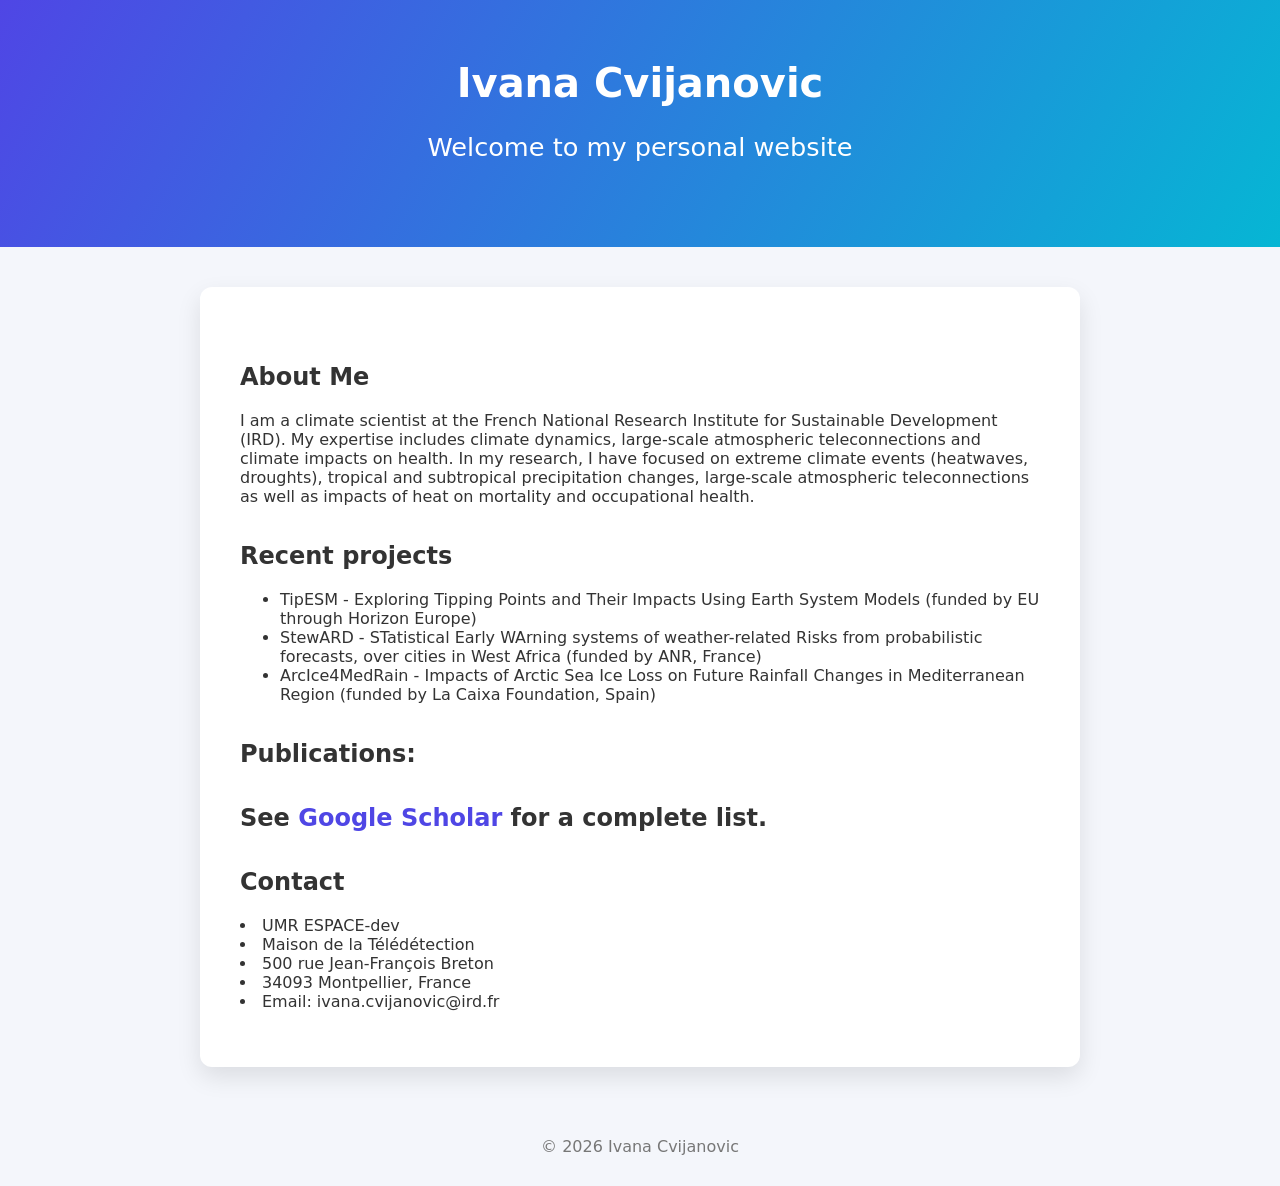
==== index.html @ 77d46bc2 "Update index.html" ====
<!DOCTYPE html>
<html lang="en">
<head>
  <meta charset="UTF-8">
  <title>Ivana Cvijanovic — Personal Website</title>
  <link rel="stylesheet" href="style.css">
</head>
<body>

<header>
  <h1>Ivana Cvijanovic</h1>
  <p>Welcome to my personal website</p>
</header>

<main>
  <h2>About Me</h2>
  <p>
     I am a climate scientist at the French National Research Institute for Sustainable Development (IRD). My expertise includes climate dynamics, large-scale atmospheric teleconnections and climate
impacts on health. In my research, I have focused on extreme climate events (heatwaves, droughts), tropical and
subtropical precipitation changes, large-scale atmospheric teleconnections as well as impacts of heat on mortality and
occupational health.
  </p>

  <h2>Recent projects</h2>
  <ul>
    <li>TipESM - Exploring Tipping Points and Their Impacts Using Earth System Models (funded by EU through Horizon Europe)</li>
    <li>StewARD - STatistical Early WArning systems of weather-related Risks from probabilistic forecasts, over cities in West Africa (funded by ANR, France)</li> 
    <li>ArcIce4MedRain - Impacts of Arctic Sea Ice Loss on Future Rainfall Changes in Mediterranean Region (funded by La Caixa Foundation, Spain) </li>
   
  </ul>

  <h2>Publications:<h2> 
  <p>
    See <a href="https://scholar.google.com/citations?user=MXF7WhQAAAAJ&hl=en">Google Scholar</a> for a complete list.

  </p>
    
  <h2>Contact</h2>
  <p>
    <li>UMR ESPACE-dev</li>
    <li>Maison de la Télédétection</li>
    <li>500 rue Jean-François Breton</li>
    <li>34093 Montpellier, France</li>
    <li>Email: ivana.cvijanovic@ird.fr</li>
    
  </p>
</main>

<footer>
  © 2026 Ivana Cvijanovic
</footer>

</body>
</html>


<link rel="stylesheet" href="style.css">
---- style.css ----
body {
  margin: 0;
  font-family: system-ui, Helvetica, sans-serif;
  background: #f4f6fb;
  color: #333;
}

header {
  background: linear-gradient(120deg, #4f46e5, #06b6d4);
  color: white;
  padding: 60px 20px;
  text-align: center;
}

header p {
  font-size: 1.6em;
}

main {
  max-width: 800px;
  margin: 40px auto;
  background: white;
  padding: 40px;
  border-radius: 12px;
  box-shadow: 0 10px 25px rgba(0,0,0,0.1);
}

h1 {
  margin: 0;
  font-size: 2.5em;
}

h2 {
  margin-top: 1.5em;
}

a {
  color: #4f46e5;
  text-decoration: none;
}

a:hover {
  text-decoration: underline;
}

footer {
  text-align: center;
  padding: 30px;
  color: #777;
}
---- style.css ----
body {
  margin: 0;
  font-family: system-ui, Helvetica, sans-serif;
  background: #f4f6fb;
  color: #333;
}

header {
  background: linear-gradient(120deg, #4f46e5, #06b6d4);
  color: white;
  padding: 60px 20px;
  text-align: center;
}

header p {
  font-size: 1.6em;
}

main {
  max-width: 800px;
  margin: 40px auto;
  background: white;
  padding: 40px;
  border-radius: 12px;
  box-shadow: 0 10px 25px rgba(0,0,0,0.1);
}

h1 {
  margin: 0;
  font-size: 2.5em;
}

h2 {
  margin-top: 1.5em;
}

a {
  color: #4f46e5;
  text-decoration: none;
}

a:hover {
  text-decoration: underline;
}

footer {
  text-align: center;
  padding: 30px;
  color: #777;
}
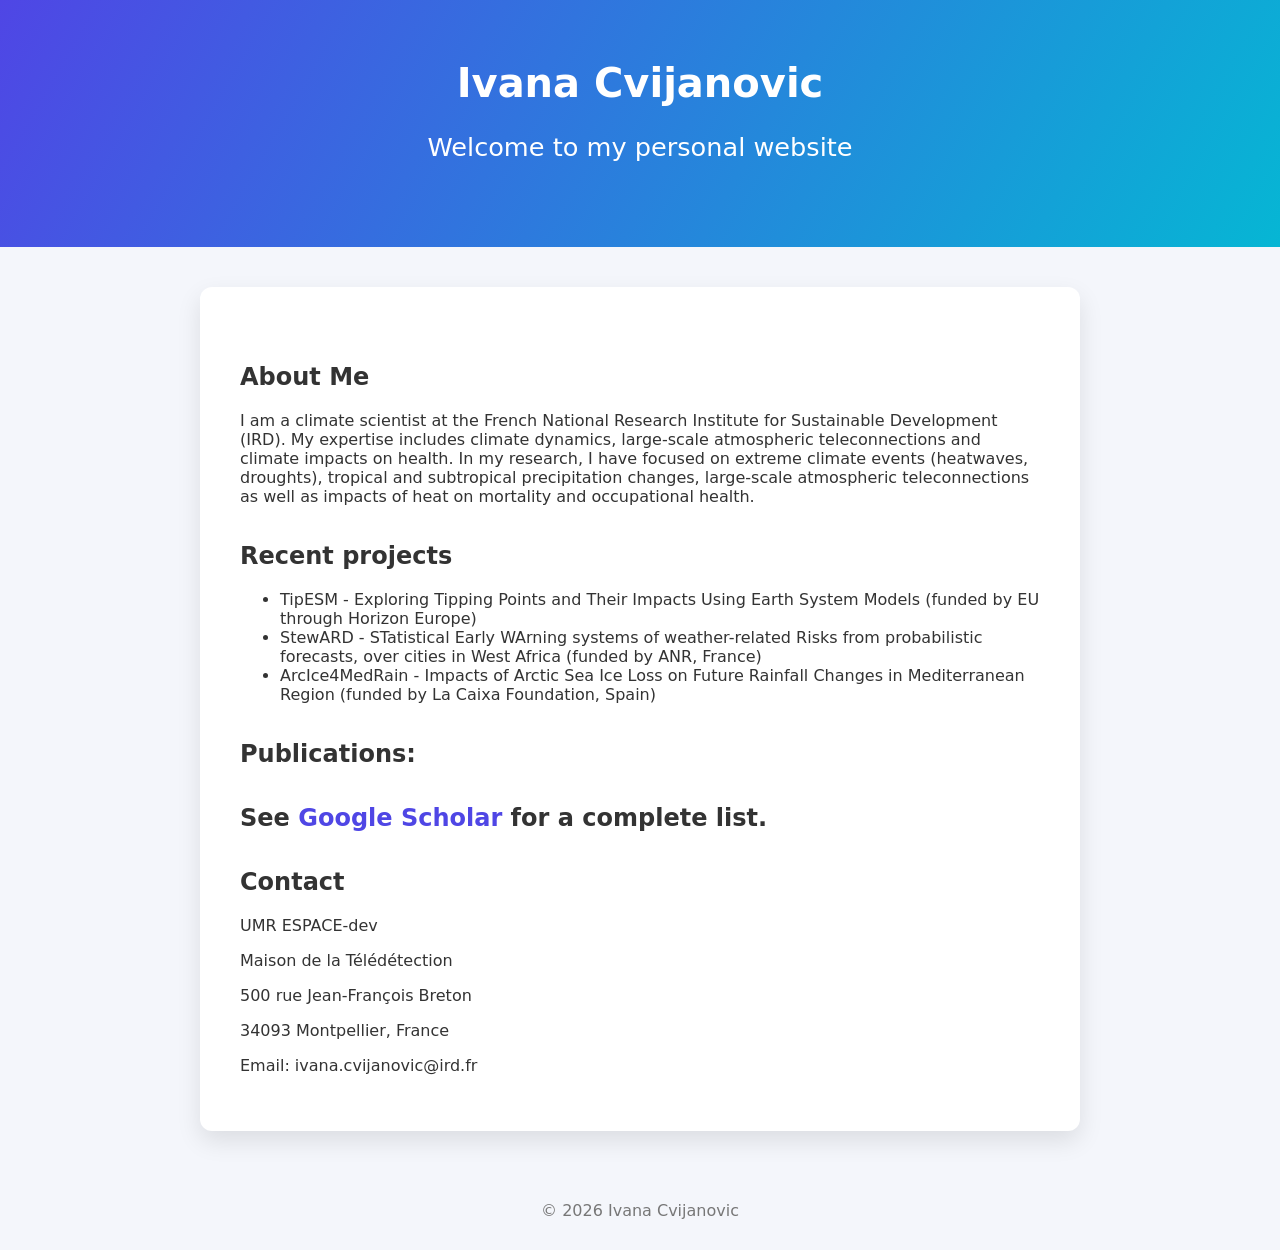
==== commit c8d83e97: "Update index.html" ====
--- a/index.html
+++ b/index.html
@@ -32,16 +32,15 @@
   <h2>Publications:<h2> 
   <p>
     See <a href="https://scholar.google.com/citations?user=MXF7WhQAAAAJ&hl=en">Google Scholar</a> for a complete list.
-
   </p>
     
   <h2>Contact</h2>
   <p>
-    <li>UMR ESPACE-dev</li>
-    <li>Maison de la Télédétection</li>
-    <li>500 rue Jean-François Breton</li>
-    <li>34093 Montpellier, France</li>
-    <li>Email: ivana.cvijanovic@ird.fr</li>
+    UMR ESPACE-dev</p>
+    <p>Maison de la Télédétection</p>
+    <p>500 rue Jean-François Breton</p>
+    <p>34093 Montpellier, France</p>
+    <p>Email: ivana.cvijanovic@ird.fr
     
   </p>
 </main>
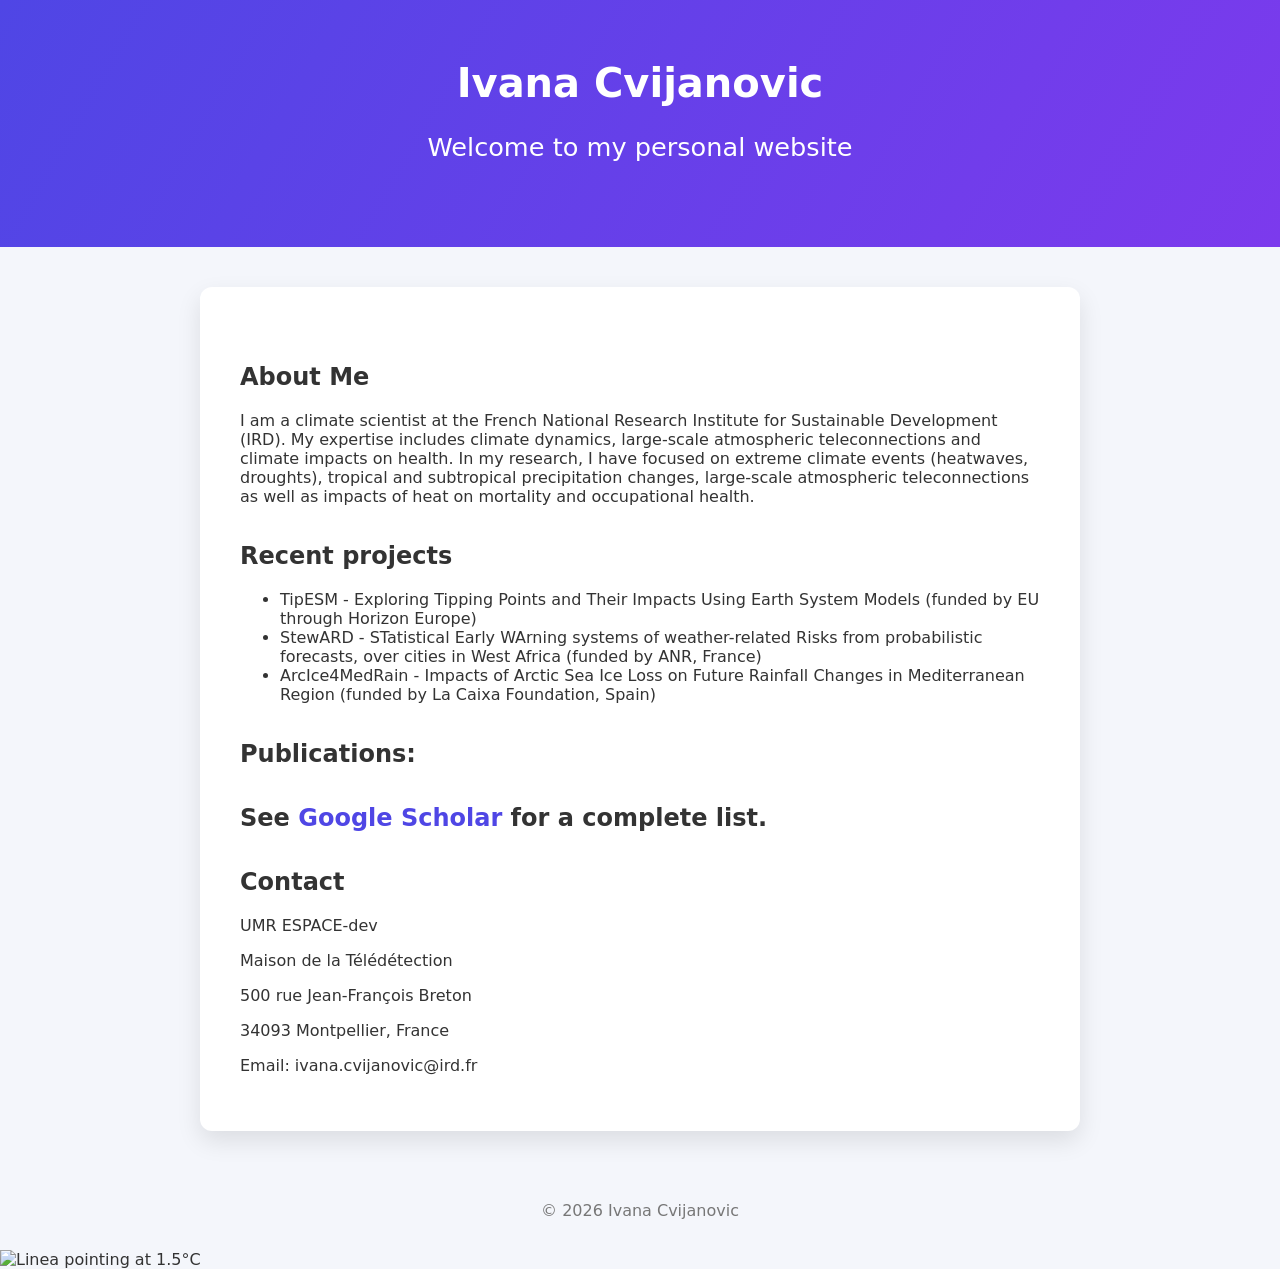
==== commit 09cffcf1: "Update index.html" ====
--- a/index.html
+++ b/index.html
@@ -49,6 +49,10 @@
   © 2026 Ivana Cvijanovic
 </footer>
 
+<div class="linea-wrapper">
+<img src="linea.png" alt="Linea pointing at 1.5°C" class="linea">
+</div>
+
 </body>
 </html>
 
--- a/style.css
+++ b/style.css
@@ -6,7 +6,7 @@
 }
 
 header {
-  background: linear-gradient(120deg, #4f46e5, #06b6d4);
+  background: linear-gradient(120deg, #4f46e5, #7c3aed);
   color: white;
   padding: 60px 20px;
   text-align: center;
--- a/style.css
+++ b/style.css
@@ -6,7 +6,7 @@
 }
 
 header {
-  background: linear-gradient(120deg, #4f46e5, #06b6d4);
+  background: linear-gradient(120deg, #4f46e5, #7c3aed);
   color: white;
   padding: 60px 20px;
   text-align: center;
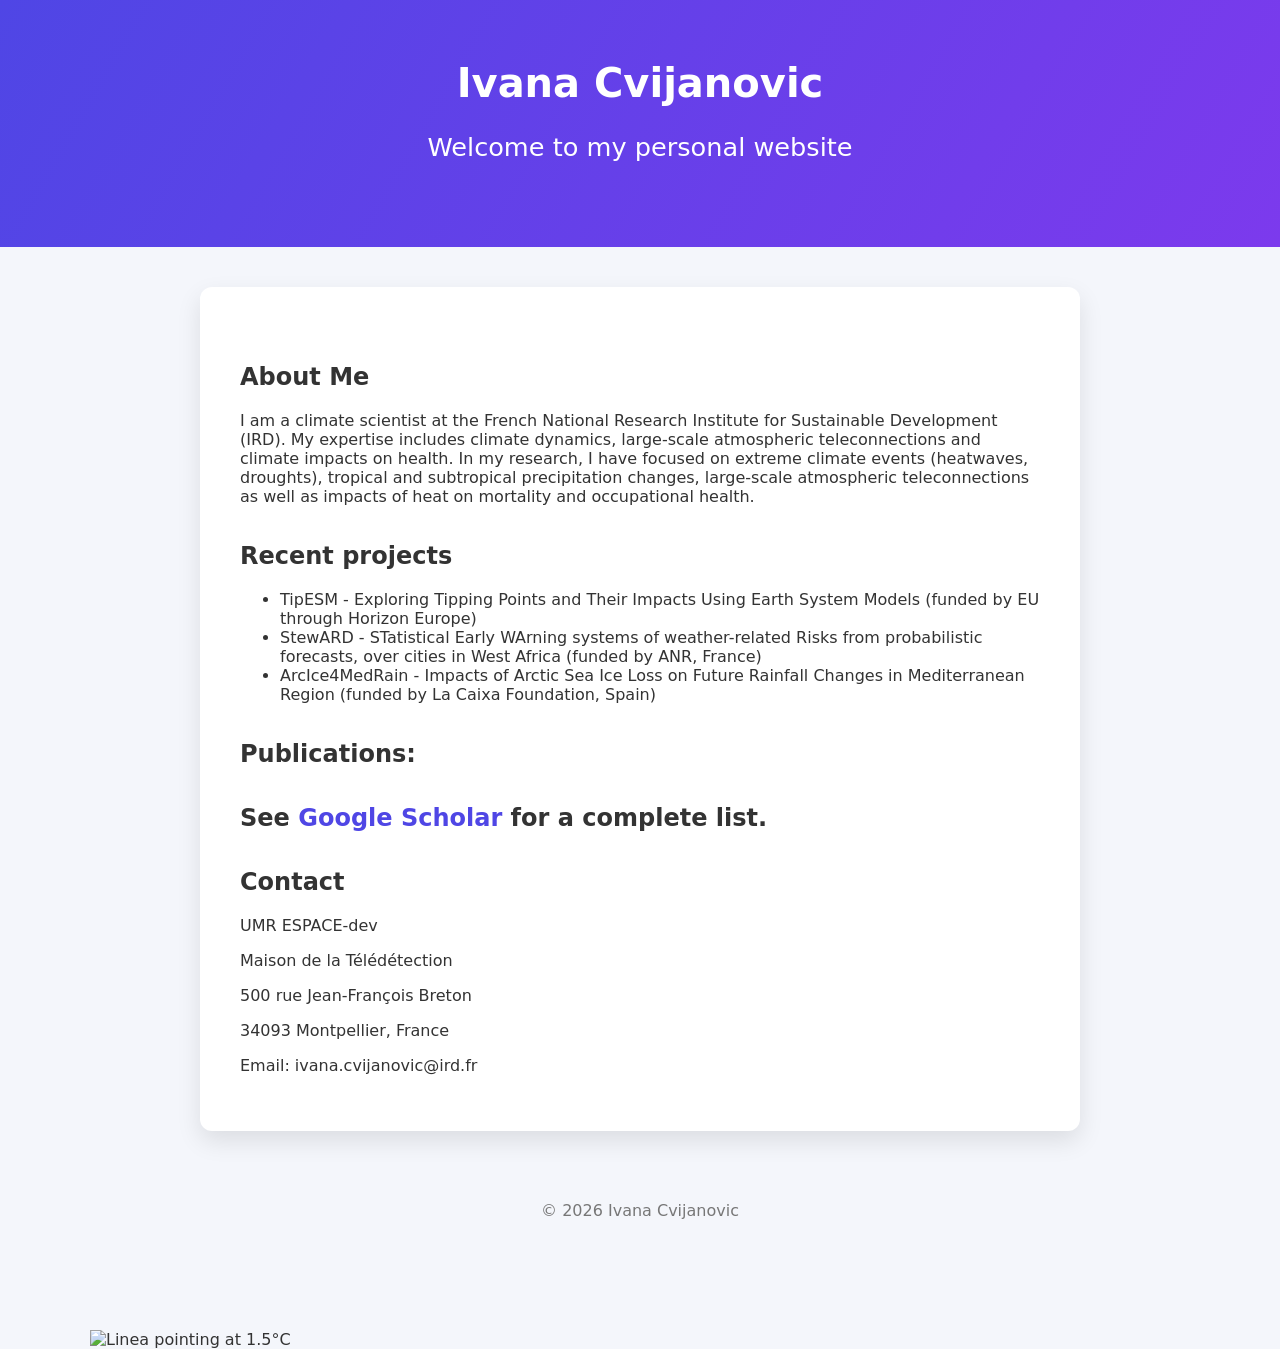
==== commit 8d1d8c84: "Update index.html" ====
--- a/index.html
+++ b/index.html
@@ -50,7 +50,7 @@
 </footer>
 
 <div class="linea-wrapper">
-<img src="linea.png" alt="Linea pointing at 1.5°C" class="linea">
+<img src="linea1.5png.png" alt="Linea pointing at 1.5°C" class="linea">
 </div>
 
 </body>
--- a/style.css
+++ b/style.css
@@ -49,3 +49,31 @@
   color: #777;
 }
 
+.linea-wrapper {
+  width: 100%;
+  margin-top: 80px;
+  overflow: hidden;
+}
+
+.linea {
+  width: 100%;
+  max-width: 1100px;
+  display: block;
+  margin: auto;
+  animation: point 2.5s ease-in-out infinite;
+  transform-origin: right center;
+}
+
+@keyframes point {
+  0% {
+    transform: translateX(0) rotate(0deg);
+  }
+  50% {
+    transform: translateX(-6px) rotate(-1deg);
+  }
+  100% {
+    transform: translateX(0) rotate(0deg);
+  }
+}
+
+
--- a/style.css
+++ b/style.css
@@ -49,3 +49,31 @@
   color: #777;
 }
 
+.linea-wrapper {
+  width: 100%;
+  margin-top: 80px;
+  overflow: hidden;
+}
+
+.linea {
+  width: 100%;
+  max-width: 1100px;
+  display: block;
+  margin: auto;
+  animation: point 2.5s ease-in-out infinite;
+  transform-origin: right center;
+}
+
+@keyframes point {
+  0% {
+    transform: translateX(0) rotate(0deg);
+  }
+  50% {
+    transform: translateX(-6px) rotate(-1deg);
+  }
+  100% {
+    transform: translateX(0) rotate(0deg);
+  }
+}
+
+
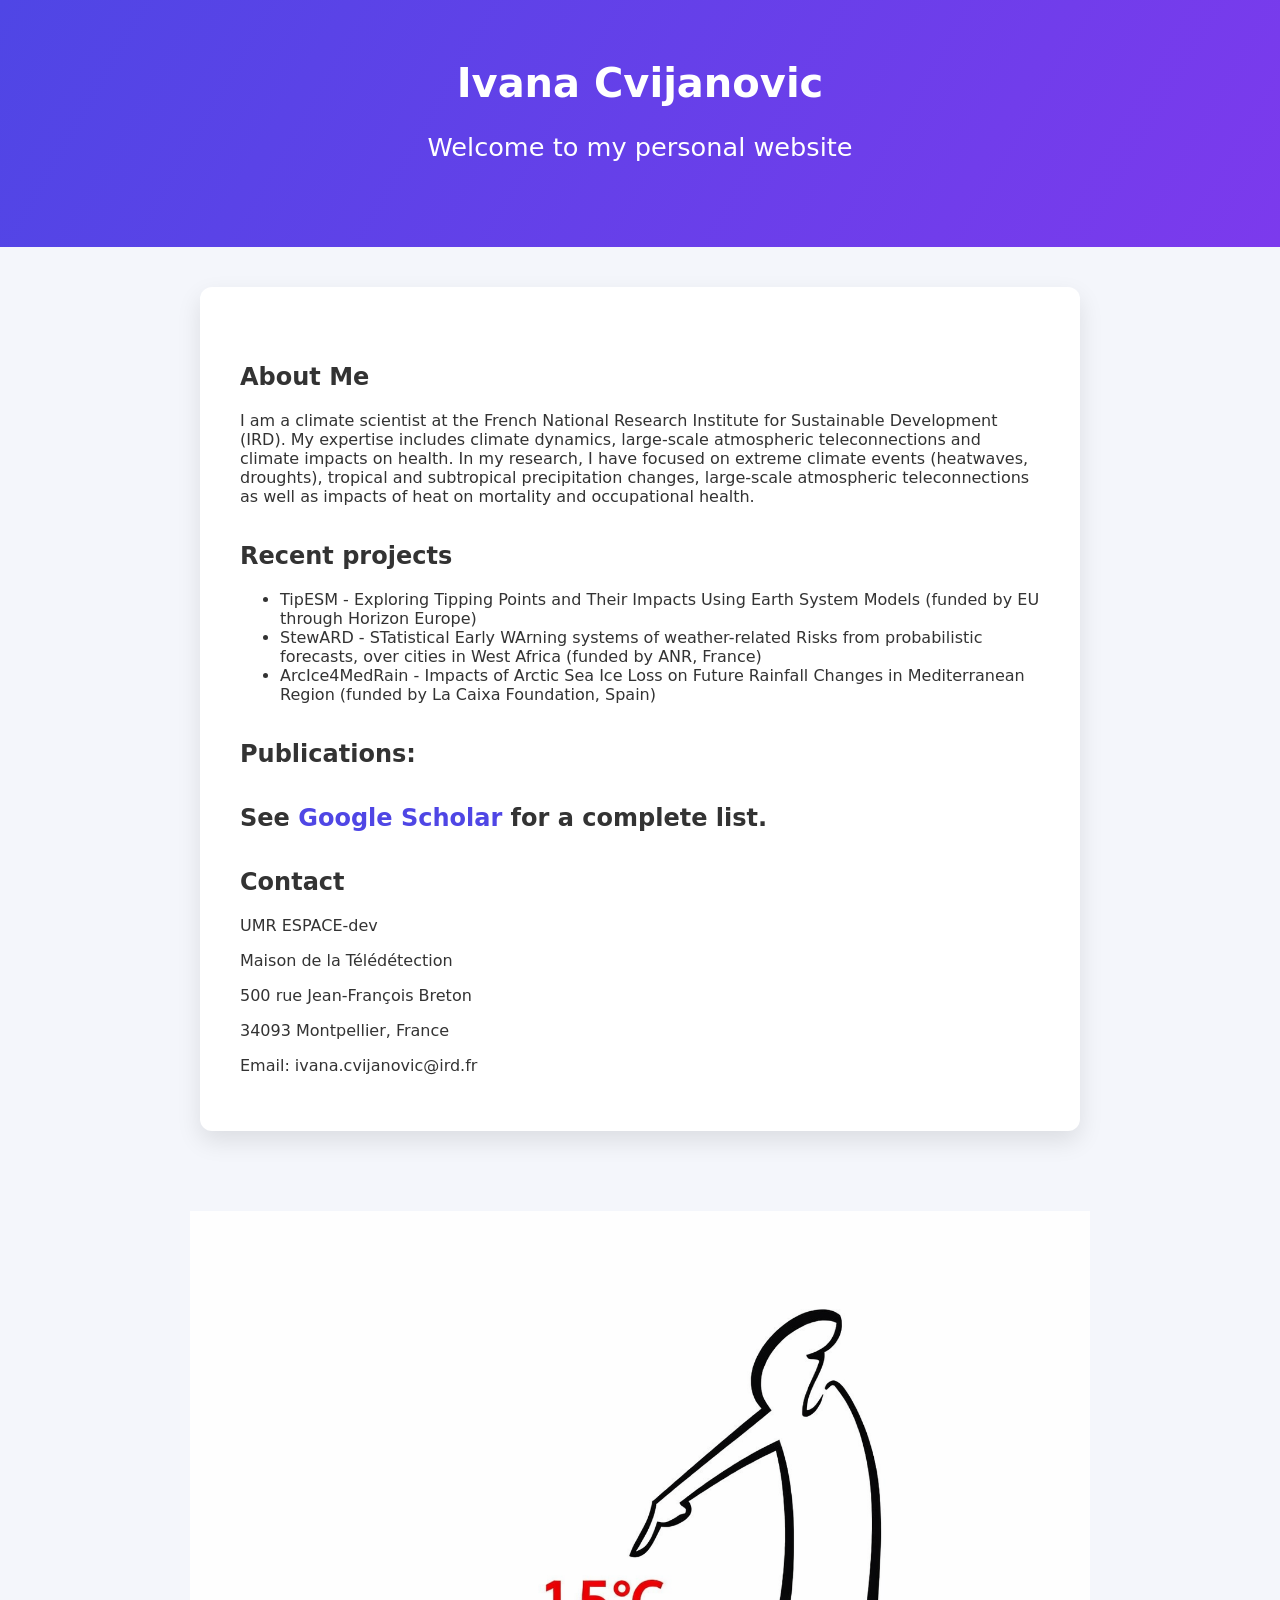
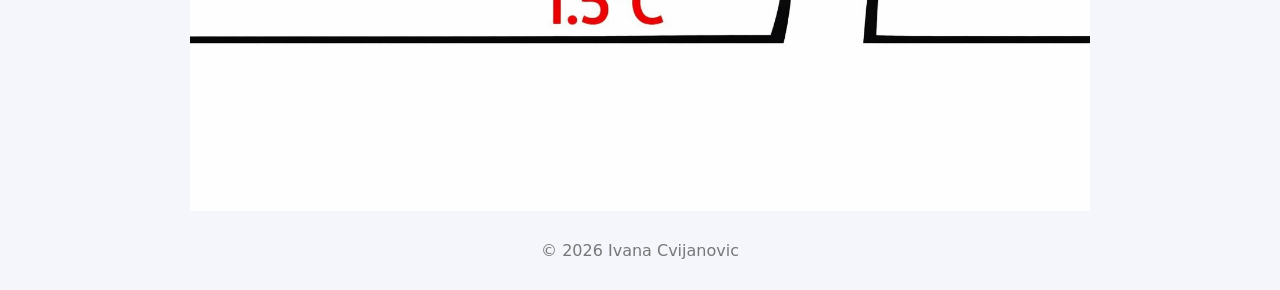
==== commit eecb8617: "Update index.html" ====
--- a/index.html
+++ b/index.html
@@ -45,13 +45,13 @@
   </p>
 </main>
 
+<div class="linea-wrapper">
+<img src="linea.png" alt="Linea pointing at 1.5°C" class="linea">
+</div>
+
 <footer>
   © 2026 Ivana Cvijanovic
 </footer>
-
-<div class="linea-wrapper">
-<img src="linea1.5png.png" alt="Linea pointing at 1.5°C" class="linea">
-</div>
 
 </body>
 </html>
@@ -59,3 +59,5 @@
 
 <link rel="stylesheet" href="style.css">
 
+
+
--- a/style.css
+++ b/style.css
@@ -57,7 +57,7 @@
 
 .linea {
   width: 100%;
-  max-width: 1100px;
+  max-width: 900px;
   display: block;
   margin: auto;
   animation: point 2.5s ease-in-out infinite;
--- a/style.css
+++ b/style.css
@@ -57,7 +57,7 @@
 
 .linea {
   width: 100%;
-  max-width: 1100px;
+  max-width: 900px;
   display: block;
   margin: auto;
   animation: point 2.5s ease-in-out infinite;
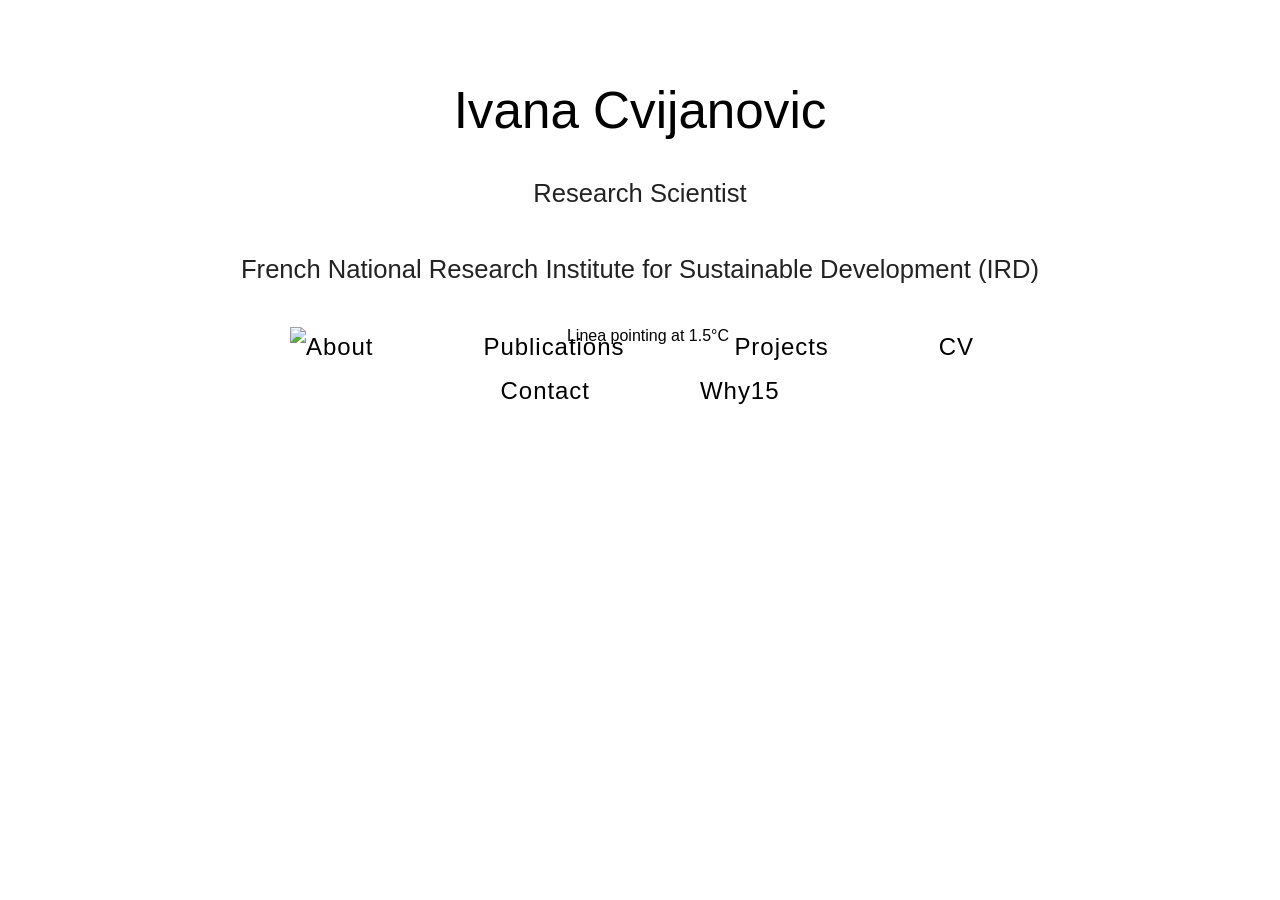
==== commit c5cb2b62: "Add 'Why 1.5°C?' link to navigation" ====
--- a/index.html
+++ b/index.html
@@ -3,61 +3,33 @@
 <head>
   <meta charset="UTF-8">
   <title>Ivana Cvijanovic — Personal Website</title>
+  <meta name="viewport" content="width=device-width, initial-scale=1.0">
   <link rel="stylesheet" href="style.css">
 </head>
 <body>
 
-<header>
-  <h1>Ivana Cvijanovic</h1>
-  <p>Welcome to my personal website</p>
-</header>
+  <div class="home-page">
+    <h1>Ivana Cvijanovic</h1>
+    <p>Research Scientist </p>
+  <p>French National Research Institute for Sustainable Development (IRD) </p>
 
-<main>
-  <h2>About Me</h2>
-  <p>
-     I am a climate scientist at the French National Research Institute for Sustainable Development (IRD). My expertise includes climate dynamics, large-scale atmospheric teleconnections and climate
-impacts on health. In my research, I have focused on extreme climate events (heatwaves, droughts), tropical and
-subtropical precipitation changes, large-scale atmospheric teleconnections as well as impacts of heat on mortality and
-occupational health.
-  </p>
+    <div class="linea-wrapper">
+      <img src="linea1.png" alt="Linea pointing at 1.5°C" class="linea">
+    </div>
 
-  <h2>Recent projects</h2>
-  <ul>
-    <li>TipESM - Exploring Tipping Points and Their Impacts Using Earth System Models (funded by EU through Horizon Europe)</li>
-    <li>StewARD - STatistical Early WArning systems of weather-related Risks from probabilistic forecasts, over cities in West Africa (funded by ANR, France)</li> 
-    <li>ArcIce4MedRain - Impacts of Arctic Sea Ice Loss on Future Rainfall Changes in Mediterranean Region (funded by La Caixa Foundation, Spain) </li>
-   
-  </ul>
-
-  <h2>Publications:<h2> 
-  <p>
-    See <a href="https://scholar.google.com/citations?user=MXF7WhQAAAAJ&hl=en">Google Scholar</a> for a complete list.
-  </p>
-    
-  <h2>Contact</h2>
-  <p>
-    UMR ESPACE-dev</p>
-    <p>Maison de la Télédétection</p>
-    <p>500 rue Jean-François Breton</p>
-    <p>34093 Montpellier, France</p>
-    <p>Email: ivana.cvijanovic@ird.fr
-    
-  </p>
-</main>
-
-<div class="linea-wrapper">
-<img src="linea.png" alt="Linea pointing at 1.5°C" class="linea">
-</div>
-
-<footer>
-  © 2026 Ivana Cvijanovic
-</footer>
+    <nav class="home-nav">
+      <a href="about.html">About</a>
+      <a href="publications.html">Publications</a>
+      <a href="projects.html">Projects</a>
+      <a href="cv.html">CV</a>
+      <a href="contact.html">Contact</a>
+      <a href="Why 1.5°C ?">Why15</a>
+    </nav>
+  </div>
 
 </body>
 </html>
 
 
-<link rel="stylesheet" href="style.css">
 
 
-
--- a/style.css
+++ b/style.css
@@ -1,79 +1,170 @@
+* {
+  box-sizing: border-box;
+}
+
 body {
   margin: 0;
-  font-family: system-ui, Helvetica, sans-serif;
-  background: #f4f6fb;
-  color: #333;
+  font-family: Helvetica, Helvetica, sans-serif;
+  background: #fff;
+  color: #000;
+  display: flex;
+  justify-content: center;
 }
 
-header {
-  background: linear-gradient(120deg, #4f46e5, #7c3aed);
-  color: white;
-  padding: 60px 20px;
+.home-page {
+  width: 100%;
+  max-width: 900px;
+  padding: 40px 20px 80px;
   text-align: center;
 }
 
-header p {
-  font-size: 1.6em;
+/* Title */
+.home-page h1 {
+  margin-top: 40px;
+  font-size: clamp(2.2rem, 5vw, 3.2rem);
+  font-family: Helvetica, Arial, sans-serif;
+  font-weight: 400;            /* normal weight, not bold */
+  line-height: 1.2;            /* slightly tighter spacing */
 }
 
-main {
-  max-width: 800px;
-  margin: 40px auto;
-  background: white;
-  padding: 40px;
-  border-radius: 12px;
-  box-shadow: 0 10px 25px rgba(0,0,0,0.1);
+/* Subtitle */
+.home-page p {
+  font-size: clamp(1.2rem, 2.5vw, 1.6rem);   /* larger and responsive */
+  margin: 10px 0 40px;
+  font-weight: 300;            /* lighter font */
+  line-height: 1.4;
+  color: #222;                 /* optional: slightly softer than black */
 }
 
-h1 {
-  margin: 0;
-  font-size: 2.5em;
+/* Image */
+.linea-wrapper {
+  margin: 20px 0 0;
+  padding: 0;
 }
 
-h2 {
-  margin-top: 1.5em;
+
+.linea {
+  width: 100%;
+  max-width: 700px;
+  height: auto;
+  display: block;      /* IMPORTANT */
+  margin: 0 auto;      /* centers + removes baseline gap */
 }
 
-a {
-  color: #4f46e5;
+
+/* Navigation */
+  .home-nav {
+  display: flex;
+  justify-content: center;
+  gap: 20px;
+  margin-top: -10px;
+  flex-wrap: wrap;
+}
+
+.home-nav a {
+  font-family: Helvetica, Helvetica, sans-serif;
+  font-size: 1.5rem;          /* bigger text */
+  margin: 0 45px;          /* more space between items */
+  text-decoration: none;
+  color: black;
+  letter-spacing: 0.04em;
+  line-height: 1;
+  position: relative;
+   transition: opacity 0.2s ease;
+}
+
+.home-nav a:hover {
+  color: #cc0000;
+}
+
+/* Mobile tweaks */
+@media (max-width: 600px) {
+  .home-page {
+    padding: 30px 15px 60px;
+  }
+
+.home-nav { 
+  gap: 20px; 
+}  
+
+.home-nav a { 
+  font-family: Helvetica, Helvetica, sans-serif; 
+  font-size: 2rem; 
+  margin: 0 55px; 
+  text-decoration: none; 
+  color: black; 
+  letter-spacing: 0.05em; } 
+}  
+
+ .about-container {
+    flex-direction: column;
+  }
+
+  .about-photo img {
+    width: 100%;
+    max-width: 300px;
+  }
+
+.page {
+  max-width: 900px;
+  margin: 60px auto;
+  padding: 0 20px 80px;
+  font-family: Helvetica, Helvetica, sans-serif;
+}
+
+.page h1 {
+  font-size: 2.4rem;
+  margin-bottom: 30px;
+}
+
+.page p, .page li {
+  font-size: 1.1rem;
+  line-height: 1.7;
+}
+
+.page ul {
+  padding-left: 20px;
+}
+
+.page a {
+  color: #cc0000;
   text-decoration: none;
 }
 
-a:hover {
+.page a:hover {
   text-decoration: underline;
 }
 
-footer {
-  text-align: center;
-  padding: 30px;
-  color: #777;
+.about-container {
+  display: flex;
+  align-items: flex-start;
+  gap: 40px;
+  margin-top: 30px;
 }
 
-.linea-wrapper {
-  width: 100%;
-  margin-top: 80px;
-  overflow: hidden;
+.about-photo img {
+  width: 260px;
+  height: auto;
+  display: block;
 }
 
-.linea {
-  width: 100%;
-  max-width: 900px;
-  display: block;
-  margin: auto;
-  animation: point 2.5s ease-in-out infinite;
-  transform-origin: right center;
+.about-text {
+  flex: 1;
+}
+.sub-nav {
+  text-align: center;
+  margin-bottom: 50px;
 }
 
-@keyframes point {
-  0% {
-    transform: translateX(0) rotate(0deg);
-  }
-  50% {
-    transform: translateX(-6px) rotate(-1deg);
-  }
-  100% {
-    transform: translateX(0) rotate(0deg);
-  }
+.sub-nav a {
+  margin: 0 25px;
+  font-size: 1.2rem;
+  text-decoration: none;
+  color: black;
+}
+
+.sub-nav a:hover {
+  color: #cc0000;
 }
 
 
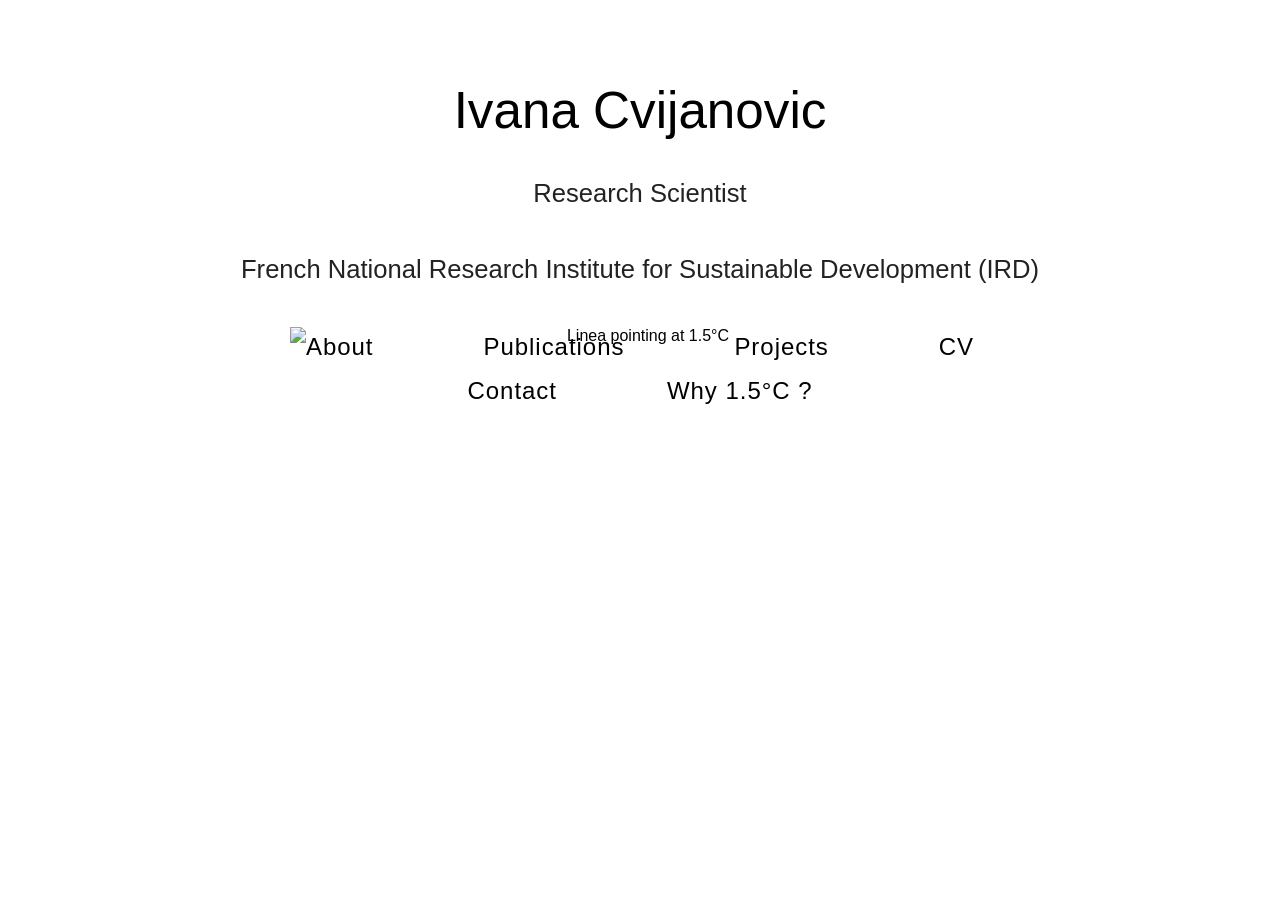
==== commit ae69a74e: "Update index.html" ====
--- a/index.html
+++ b/index.html
@@ -23,7 +23,7 @@
       <a href="projects.html">Projects</a>
       <a href="cv.html">CV</a>
       <a href="contact.html">Contact</a>
-      <a href="Why 1.5°C ?">Why15</a>
+      <a href="Why15.html">Why 1.5°C ?</a>
     </nav>
   </div>
 
